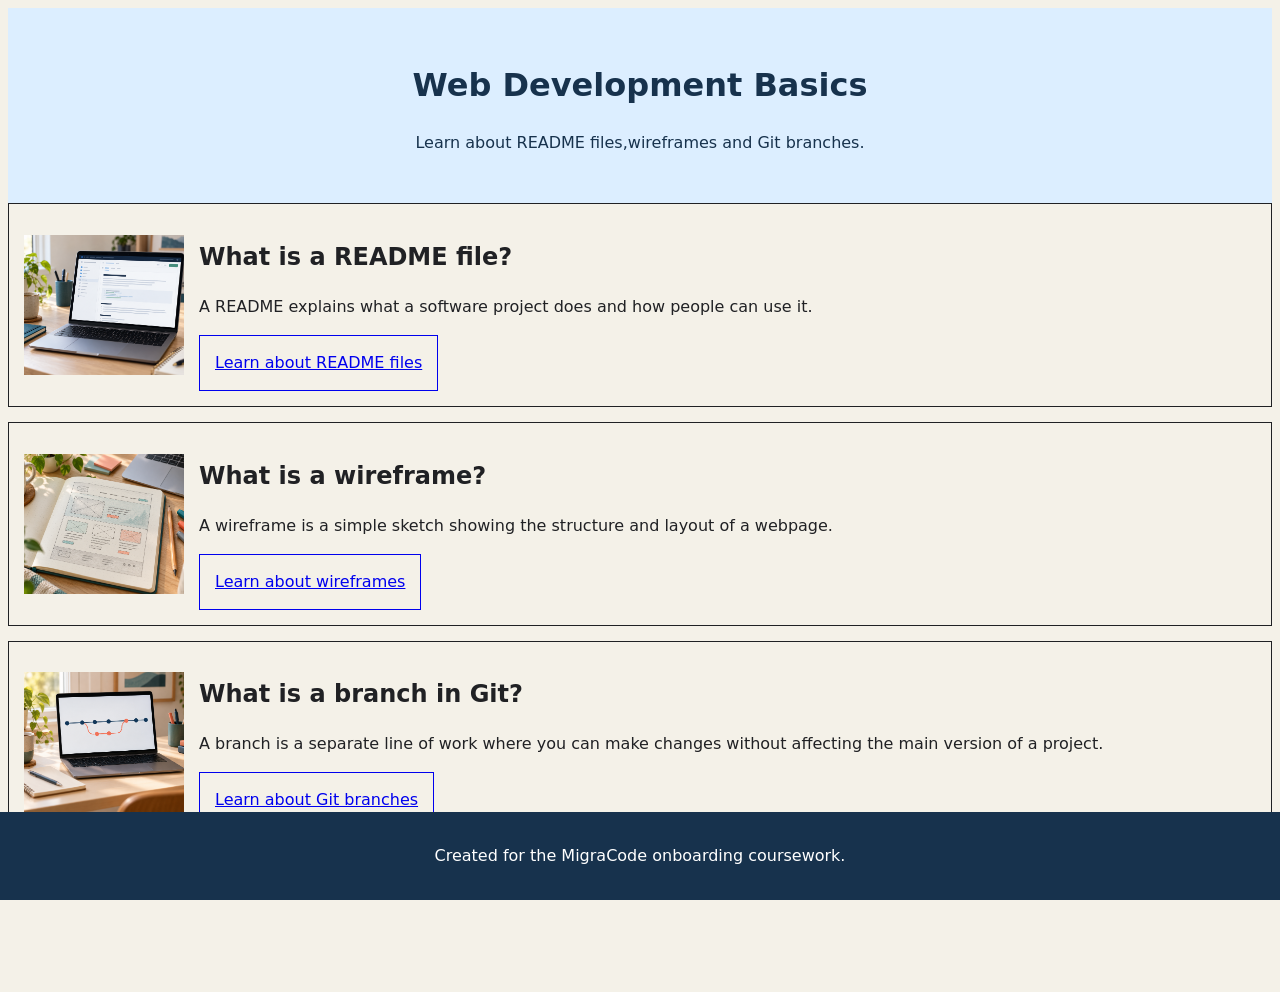
==== Wireframe/index.html @ 5caf06de "Merge 8341bb79f9c290383a29966744c9da5df45ee84c into 16d639067fb176fc610aa41281f9c39b9b5ce2da" ====
<!DOCTYPE html>
<html lang="en">
  <head>
    <meta charset="UTF-8" />
    <meta name="viewport" content="width=device-width, initial-scale=1.0" />
    <title>Wireframe</title>
    <link rel="stylesheet" href="style.css" />
  </head>
  <body>
    <header>
      <h1>Web Development Basics</h1>
      <p>
        Learn about README files,wireframes and Git branches.
      </p>
    </header>
    <main>
    <article>
  <img src="images/wireframe-illustration.png" alt="Laptop displaying a project README">
  <div>
    <h2>What is a README file?</h2>
    <p>A README explains what a software project does and how people can use it.</p>
    <a href="https://docs.github.com/en/repositories/managing-your-repositorys-settings-and-features/customizing-your-repository/about-readmes">
      Learn about README files
    </a>
  </div>
</article> 
<article>
  <img src="images/readme.png" alt="Notebook showing a hand-drawn webpage wireframe">
  <div>
    <h2>What is a wireframe?</h2>
    <p>A wireframe is a simple sketch showing the structure and layout of a webpage.</p>
    <a href="https://www.productplan.com/glossary/wireframe/">
      Learn about wireframes
    </a>
  </div>
</article>
<article>
  <img src="images/git-branches.png" alt="Laptop displaying a diagram of a Git branch">
  <div>
    <h2>What is a branch in Git?</h2>
    <p>A branch is a separate line of work where you can make changes without affecting the main version of a project.</p>
    <a href="https://git-scm.com/book/en/v2/Git-Branching-Branches-in-a-Nutshell">
      Learn about Git branches
    </a>
  </div>
</article>
    </main>
    <footer>
      <p>
        Created for the MigraCode onboarding coursework.
      </p>
    </footer>
  </body>
</html>
---- Wireframe/style.css ----
/* Here are some starter styles
You can edit these or replace them entirely 
It's showing you a common way to organise CSS 
And includes solutions to common problems 
As well as useful links to learn more */

/* ====== Design Palette ======
 This is our "design palette".
 It sets out the colours, fonts, styles etc to be used in this design 
 At work, a designer will give these to you based on the corporate brand, but while you are learning
 You can design it yourself if you like
 Inspect the starter design with Devtools
 Click on the colour swatches to see what is happening
 I've put some useful CSS you won't have learned yet
 For you to explore and play with if you are interested
 https://web.dev/articles/min-max-clamp
 https://scrimba.com/learn-css-variables-c026
====== Design Palette ====== */
:root {
--paper: #f4f1e8;
--ink: #202124;
  --font: 100%/1.5 system-ui;
  --space: clamp(6px, 6px + 2vw, 15px);
  --line: 1px solid;
  --container: 1280px;
}
/* ====== Base Elements ======
 General rules for basic HTML elements in any context */
body {
  background: var(--paper);
  color: var(--ink);
  font: var(--font); 
   padding-bottom: 5rem;
}
header {
  background: #dceeff;
  color: #17324d;
  text-align: center;
  padding: 2rem 1rem;
}

a {
  display: inline-block;
  padding: var(--space);
  border: var(--line);
  max-width: fit-content;
}
img,
svg {
  max-width: 100%;
  object-fit: cover;
}
/* ====== Site Layout ====== 
Setting the overall rules for page regions
https://www.w3.org/WAI/tutorials/page-structure/regions/
*/
main {
  max-width: var(--container);
  margin: 0 auto calc(var(--space) * 4);
  display: grid;
  grid-template-columns: 1fr;
  gap: var(--space);
}

article {
  border: var(--line);
  padding: var(--space);
  display: flex;
  align-items: center;
  gap: var(--space);
  text-align: left;
}

article img {
  width: 160px;
  height: 140px;
  object-fit: cover;
  flex-shrink: 0;
}

article div {
  flex: 1;
} 
footer {
  position: fixed;
  bottom: 0;
  left: 0;
  right: 0;
  background: #17324d;
  color: white;
  text-align: center;
  padding: 1rem;
}
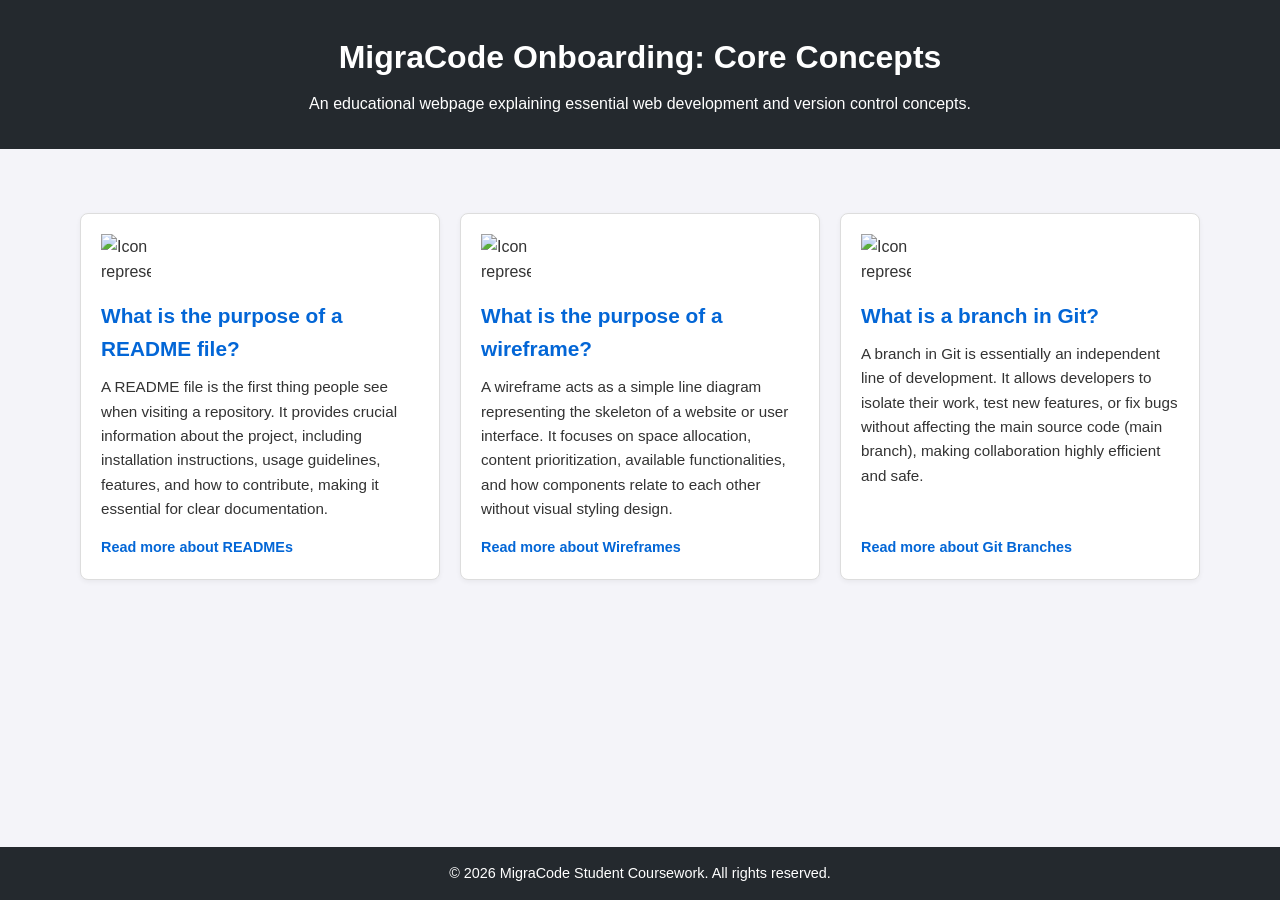
==== commit 77eb7f76: "Merge 91ad194bf5f3e91f5e5ea99e91236a9c600b84d0 into 16d639067fb176fc610aa41281f9c39b9b5ce2da" ====
--- a/Wireframe/index.html
+++ b/Wireframe/index.html
@@ -1,4 +1,4 @@
-<!DOCTYPE html>
+<!doctype html>
 <html lang="en">
   <head>
     <meta charset="UTF-8" />
@@ -7,48 +7,45 @@
     <link rel="stylesheet" href="style.css" />
   </head>
   <body>
+    
     <header>
-      <h1>Web Development Basics</h1>
+      <h1>MigraCode Onboarding: Core Concepts</h1>
       <p>
-        Learn about README files,wireframes and Git branches.
+        An educational webpage explaining essential web development and version
+        control concepts.
       </p>
     </header>
-    <main>
-    <article>
-  <img src="images/wireframe-illustration.png" alt="Laptop displaying a project README">
-  <div>
-    <h2>What is a README file?</h2>
-    <p>A README explains what a software project does and how people can use it.</p>
-    <a href="https://docs.github.com/en/repositories/managing-your-repositorys-settings-and-features/customizing-your-repository/about-readmes">
-      Learn about README files
-    </a>
-  </div>
-</article> 
-<article>
-  <img src="images/readme.png" alt="Notebook showing a hand-drawn webpage wireframe">
-  <div>
-    <h2>What is a wireframe?</h2>
-    <p>A wireframe is a simple sketch showing the structure and layout of a webpage.</p>
-    <a href="https://www.productplan.com/glossary/wireframe/">
-      Learn about wireframes
-    </a>
-  </div>
-</article>
-<article>
-  <img src="images/git-branches.png" alt="Laptop displaying a diagram of a Git branch">
-  <div>
-    <h2>What is a branch in Git?</h2>
-    <p>A branch is a separate line of work where you can make changes without affecting the main version of a project.</p>
-    <a href="https://git-scm.com/book/en/v2/Git-Branching-Branches-in-a-Nutshell">
-      Learn about Git branches
-    </a>
-  </div>
-</article>
+    <main class="articles-container">
+      
+<div class="articles-container">
+        <!-- Article 1: README File -->
+        <article>
+          <img src="placeholder.svg" alt="Icon representing a documentation file" />
+          <h2>What is the purpose of a README file?</h2>
+          <p>A README file is the first thing people see when visiting a repository. It provides crucial information about the project, including installation instructions, usage guidelines, features, and how to contribute, making it essential for clear documentation.</p>
+          <a href="https://github.com" target="_blank">Read more about READMEs</a>
+        </article>
+  
+        <!-- Article 2: Wireframe -->
+        <article>
+          <img src="placeholder.svg" alt="Icon representing a website layout or wireframe" />
+          <h2>What is the purpose of a wireframe?</h2>
+          <p>A wireframe acts as a simple line diagram representing the skeleton of a website or user interface. It focuses on space allocation, content prioritization, available functionalities, and how components relate to each other without visual styling design.</p>
+          <a href="https://wikipedia.org" target="_blank">Read more about Wireframes</a>
+        </article>
+  
+        <!-- Article 3: Git Branch -->
+        <article>
+          <img src="placeholder.svg" alt="Icon representing a git branch structure" />
+          <h2>What is a branch in Git?</h2>
+          <p>A branch in Git is essentially an independent line of development. It allows developers to isolate their work, test new features, or fix bugs without affecting the main source code (main branch), making collaboration highly efficient and safe.</p>
+          <a href="https://git-scm.com" target="_blank">Read more about Git Branches</a>
+        </article>
+      </div>
+
     </main>
     <footer>
-      <p>
-        Created for the MigraCode onboarding coursework.
-      </p>
+      <p>&copy; 2026 MigraCode Student Coursework. All rights reserved.</p>
     </footer>
   </body>
 </html>
--- a/Wireframe/style.css
+++ b/Wireframe/style.css
@@ -1,93 +1,80 @@
-/* Here are some starter styles
-You can edit these or replace them entirely 
-It's showing you a common way to organise CSS 
-And includes solutions to common problems 
-As well as useful links to learn more */
+* {
+  box-sizing: border-box;
+  margin: 0;
+  padding: 0;
+}
 
-/* ====== Design Palette ======
- This is our "design palette".
- It sets out the colours, fonts, styles etc to be used in this design 
- At work, a designer will give these to you based on the corporate brand, but while you are learning
- You can design it yourself if you like
- Inspect the starter design with Devtools
- Click on the colour swatches to see what is happening
- I've put some useful CSS you won't have learned yet
- For you to explore and play with if you are interested
- https://web.dev/articles/min-max-clamp
- https://scrimba.com/learn-css-variables-c026
-====== Design Palette ====== */
-:root {
---paper: #f4f1e8;
---ink: #202124;
-  --font: 100%/1.5 system-ui;
-  --space: clamp(6px, 6px + 2vw, 15px);
-  --line: 1px solid;
-  --container: 1280px;
-}
-/* ====== Base Elements ======
- General rules for basic HTML elements in any context */
 body {
-  background: var(--paper);
-  color: var(--ink);
-  font: var(--font); 
-   padding-bottom: 5rem;
+  font-family: Arial, sans-serif;
+  line-height: 1.6;
+  background-color: #f4f4f9;
+  color: #333;
+  padding-bottom: 60px;
 }
 header {
-  background: #dceeff;
-  color: #17324d;
+  background-color: #24292e;
+  color: #fff;
   text-align: center;
   padding: 2rem 1rem;
 }
-
-a {
-  display: inline-block;
-  padding: var(--space);
-  border: var(--line);
-  max-width: fit-content;
+header h1 {
+  margin-bottom: 0.5rem;
 }
-img,
-svg {
-  max-width: 100%;
-  object-fit: cover;
+.articles-container {
+  display: flex;
+  flex-wrap: wrap;
+  gap: 20px;
+  justify-content: center;
+  padding: 2rem;
 }
-/* ====== Site Layout ====== 
-Setting the overall rules for page regions
-https://www.w3.org/WAI/tutorials/page-structure/regions/
-*/
-main {
-  max-width: var(--container);
-  margin: 0 auto calc(var(--space) * 4);
-  display: grid;
-  grid-template-columns: 1fr;
-  gap: var(--space);
-}
-
 article {
-  border: var(--line);
-  padding: var(--space);
+  background: #fff;
+  border: 1px solid #ddd;
+  border-radius: 8px;
+  padding: 20px;
+  flex: 1 1 300px; 
+  max-width: 360px;
   display: flex;
-  align-items: center;
-  gap: var(--space);
-  text-align: left;
+  flex-direction: column;
+  box-shadow: 0 2px 5px rgba(0,0,0,0.05);
 }
 
 article img {
-  width: 160px;
-  height: 140px;
-  object-fit: cover;
-  flex-shrink: 0;
+  width: 50px;
+  height: 50px;
+  margin-bottom: 15px;
 }
 
-article div {
-  flex: 1;
-} 
+article h2 {
+  font-size: 1.3rem;
+  margin-bottom: 10px;
+  color: #0366d6;
+}
+
+article p {
+  font-size: 0.95rem;
+  margin-bottom: 15px;
+  flex-grow: 1; 
+}
+
+article a {
+  color: #0366d6;
+  text-decoration: none;
+  font-weight: bold;
+  font-size: 0.9rem;
+}
+
+article a:hover {
+  text-decoration: underline;
+}
 footer {
   position: fixed;
+  left: 0;
   bottom: 0;
-  left: 0;
-  right: 0;
-  background: #17324d;
-  color: white;
+  width: 100%;
+  background-color: #24292e;
+  color: #fff;
   text-align: center;
-  padding: 1rem;
+  padding: 15px;
+  font-size: 0.9rem;
 }
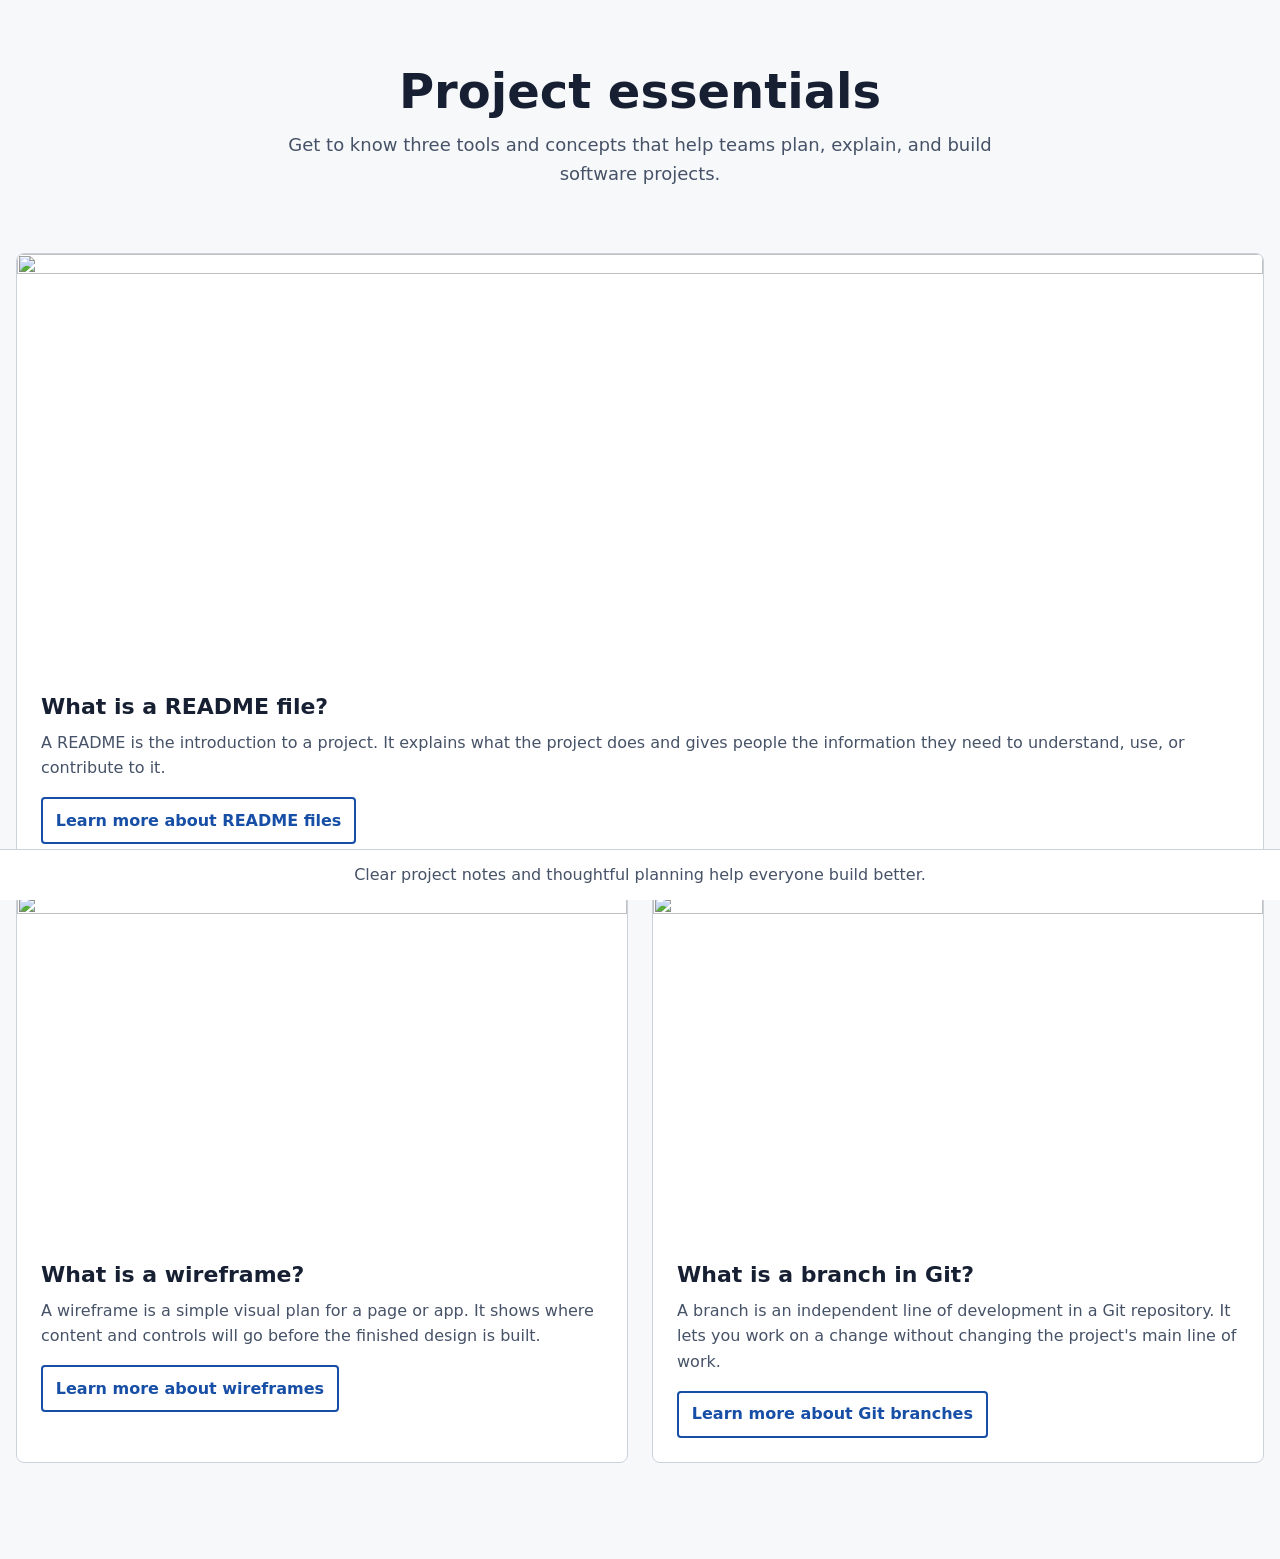
==== commit 80c6ac83: "Merge 4c11b1860c925aa097567694bbcdfa6b93576b88 into 16d639067fb176fc610aa41281f9c39b9b5ce2da" ====
--- a/Wireframe/index.html
+++ b/Wireframe/index.html
@@ -3,49 +3,79 @@
   <head>
     <meta charset="UTF-8" />
     <meta name="viewport" content="width=device-width, initial-scale=1.0" />
-    <title>Wireframe</title>
+    <meta
+      name="description"
+      content="A quick guide to README files, wireframes, and Git branches."
+    />
+    <title>Project essentials: README, wireframes, and Git branches</title>
     <link rel="stylesheet" href="style.css" />
   </head>
   <body>
-    
-    <header>
-      <h1>MigraCode Onboarding: Core Concepts</h1>
+    <header class="page-header">
+      <h1>Project essentials</h1>
       <p>
-        An educational webpage explaining essential web development and version
-        control concepts.
+        Get to know three tools and concepts that help teams plan, explain, and
+        build software projects.
       </p>
     </header>
-    <main class="articles-container">
-      
-<div class="articles-container">
-        <!-- Article 1: README File -->
+
+    <main>
+      <section class="articles" aria-label="Project essentials articles">
+        <article class="featured-article">
+          <img src="placeholder.svg" alt="" />
+          <div class="article-content">
+            <h2>What is a README file?</h2>
+            <p>
+              A README is the introduction to a project. It explains what the
+              project does and gives people the information they need to
+              understand, use, or contribute to it.
+            </p>
+            <a
+              href="https://docs.github.com/en/repositories/managing-your-repositorys-settings-and-features/customizing-your-repository/about-readmes"
+            >
+              Learn more about README files
+            </a>
+          </div>
+        </article>
+
         <article>
-          <img src="placeholder.svg" alt="Icon representing a documentation file" />
-          <h2>What is the purpose of a README file?</h2>
-          <p>A README file is the first thing people see when visiting a repository. It provides crucial information about the project, including installation instructions, usage guidelines, features, and how to contribute, making it essential for clear documentation.</p>
-          <a href="https://github.com" target="_blank">Read more about READMEs</a>
+          <img src="placeholder.svg" alt="" />
+          <div class="article-content">
+            <h2>What is a wireframe?</h2>
+            <p>
+              A wireframe is a simple visual plan for a page or app. It shows
+              where content and controls will go before the finished design is
+              built.
+            </p>
+            <a href="https://www.productplan.com/glossary/wireframe/">
+              Learn more about wireframes
+            </a>
+          </div>
         </article>
-  
-        <!-- Article 2: Wireframe -->
+
         <article>
-          <img src="placeholder.svg" alt="Icon representing a website layout or wireframe" />
-          <h2>What is the purpose of a wireframe?</h2>
-          <p>A wireframe acts as a simple line diagram representing the skeleton of a website or user interface. It focuses on space allocation, content prioritization, available functionalities, and how components relate to each other without visual styling design.</p>
-          <a href="https://wikipedia.org" target="_blank">Read more about Wireframes</a>
+          <img src="placeholder.svg" alt="" />
+          <div class="article-content">
+            <h2>What is a branch in Git?</h2>
+            <p>
+              A branch is an independent line of development in a Git
+              repository. It lets you work on a change without changing the
+              project's main line of work.
+            </p>
+            <a
+              href="https://git-scm.com/book/en/v2/Git-Branching-Branches-in-a-Nutshell"
+            >
+              Learn more about Git branches
+            </a>
+          </div>
         </article>
-  
-        <!-- Article 3: Git Branch -->
-        <article>
-          <img src="placeholder.svg" alt="Icon representing a git branch structure" />
-          <h2>What is a branch in Git?</h2>
-          <p>A branch in Git is essentially an independent line of development. It allows developers to isolate their work, test new features, or fix bugs without affecting the main source code (main branch), making collaboration highly efficient and safe.</p>
-          <a href="https://git-scm.com" target="_blank">Read more about Git Branches</a>
-        </article>
-      </div>
+      </section>
+    </main>
 
-    </main>
     <footer>
-      <p>&copy; 2026 MigraCode Student Coursework. All rights reserved.</p>
+      <p>
+        Clear project notes and thoughtful planning help everyone build better.
+      </p>
     </footer>
   </body>
 </html>
--- a/Wireframe/style.css
+++ b/Wireframe/style.css
@@ -1,80 +1,152 @@
+:root {
+  color-scheme: light;
+  --paper: #f7f8fa;
+  --surface: #ffffff;
+  --ink: #172033;
+  --muted: #465267;
+  --accent: #174ea6;
+  --border: #cbd2dc;
+  --space: clamp(1rem, 2vw, 1.5rem);
+  --container: 80rem;
+}
+
 * {
   box-sizing: border-box;
-  margin: 0;
-  padding: 0;
 }
 
 body {
-  font-family: Arial, sans-serif;
-  line-height: 1.6;
-  background-color: #f4f4f9;
-  color: #333;
-  padding-bottom: 60px;
+  min-width: 20rem;
+  min-height: 100vh;
+  margin: 0;
+  padding: 0 1rem 6rem;
+  background: var(--paper);
+  color: var(--ink);
+  font: 100%/1.6 system-ui, sans-serif;
 }
-header {
-  background-color: #24292e;
-  color: #fff;
+
+.page-header {
+  max-width: 46rem;
+  margin: 0 auto;
+  padding: clamp(2rem, 6vw, 4rem) 0;
   text-align: center;
-  padding: 2rem 1rem;
 }
-header h1 {
-  margin-bottom: 0.5rem;
+
+.page-header h1 {
+  margin: 0;
+  font-size: clamp(2rem, 5vw, 3rem);
+  line-height: 1.15;
 }
-.articles-container {
-  display: flex;
-  flex-wrap: wrap;
-  gap: 20px;
-  justify-content: center;
-  padding: 2rem;
+
+.page-header p {
+  margin: 0.75rem 0 0;
+  color: var(--muted);
+  font-size: 1.125rem;
 }
+
+main {
+  max-width: var(--container);
+  margin: 0 auto;
+}
+
+.articles {
+  display: grid;
+  grid-template-columns: repeat(2, minmax(0, 1fr));
+  gap: var(--space);
+}
+
 article {
-  background: #fff;
-  border: 1px solid #ddd;
-  border-radius: 8px;
-  padding: 20px;
-  flex: 1 1 300px; 
-  max-width: 360px;
-  display: flex;
-  flex-direction: column;
-  box-shadow: 0 2px 5px rgba(0,0,0,0.05);
+  overflow: hidden;
+  border: 1px solid var(--border);
+  border-radius: 0.5rem;
+  background: var(--surface);
+}
+
+article:first-child {
+  grid-column: 1 / -1;
 }
 
 article img {
-  width: 50px;
-  height: 50px;
-  margin-bottom: 15px;
+  display: block;
+  width: 100%;
+  aspect-ratio: 16 / 9;
+  object-fit: cover;
 }
 
-article h2 {
-  font-size: 1.3rem;
-  margin-bottom: 10px;
-  color: #0366d6;
+.featured-article img {
+  aspect-ratio: 3 / 1;
 }
 
-article p {
-  font-size: 0.95rem;
-  margin-bottom: 15px;
-  flex-grow: 1; 
+.article-content {
+  padding: var(--space);
 }
 
-article a {
-  color: #0366d6;
-  text-decoration: none;
-  font-weight: bold;
-  font-size: 0.9rem;
+.article-content h2 {
+  margin: 0 0 0.5rem;
+  font-size: 1.375rem;
+  line-height: 1.3;
 }
 
-article a:hover {
-  text-decoration: underline;
+.article-content p {
+  margin: 0 0 1rem;
+  color: var(--muted);
 }
+
+.article-content a {
+  display: inline-block;
+  padding: 0.55rem 0.8rem;
+  border: 2px solid var(--accent);
+  border-radius: 0.25rem;
+  color: var(--accent);
+  font-weight: 650;
+  text-decoration: none;
+}
+
+.article-content a:hover {
+  background: var(--accent);
+  color: var(--surface);
+}
+
+.article-content a:focus-visible {
+  outline: 3px solid var(--ink);
+  outline-offset: 3px;
+}
+
 footer {
   position: fixed;
+  z-index: 1;
+  right: 0;
+  bottom: 0;
   left: 0;
-  bottom: 0;
-  width: 100%;
-  background-color: #24292e;
-  color: #fff;
+  padding: 0.75rem 1rem;
+  border-top: 1px solid var(--border);
+  background: var(--surface);
+  color: var(--muted);
   text-align: center;
-  padding: 15px;
-  font-size: 0.9rem;
-}+}
+
+footer p {
+  margin: 0;
+}
+
+@media (max-width: 42rem) {
+  body {
+    padding-right: 0.75rem;
+    padding-left: 0.75rem;
+  }
+
+  .articles {
+    grid-template-columns: 1fr;
+  }
+
+  article:first-child {
+    grid-column: auto;
+  }
+
+  .featured-article img {
+    aspect-ratio: 16 / 9;
+  }
+
+  footer {
+    font-size: 0.875rem;
+  }
+}
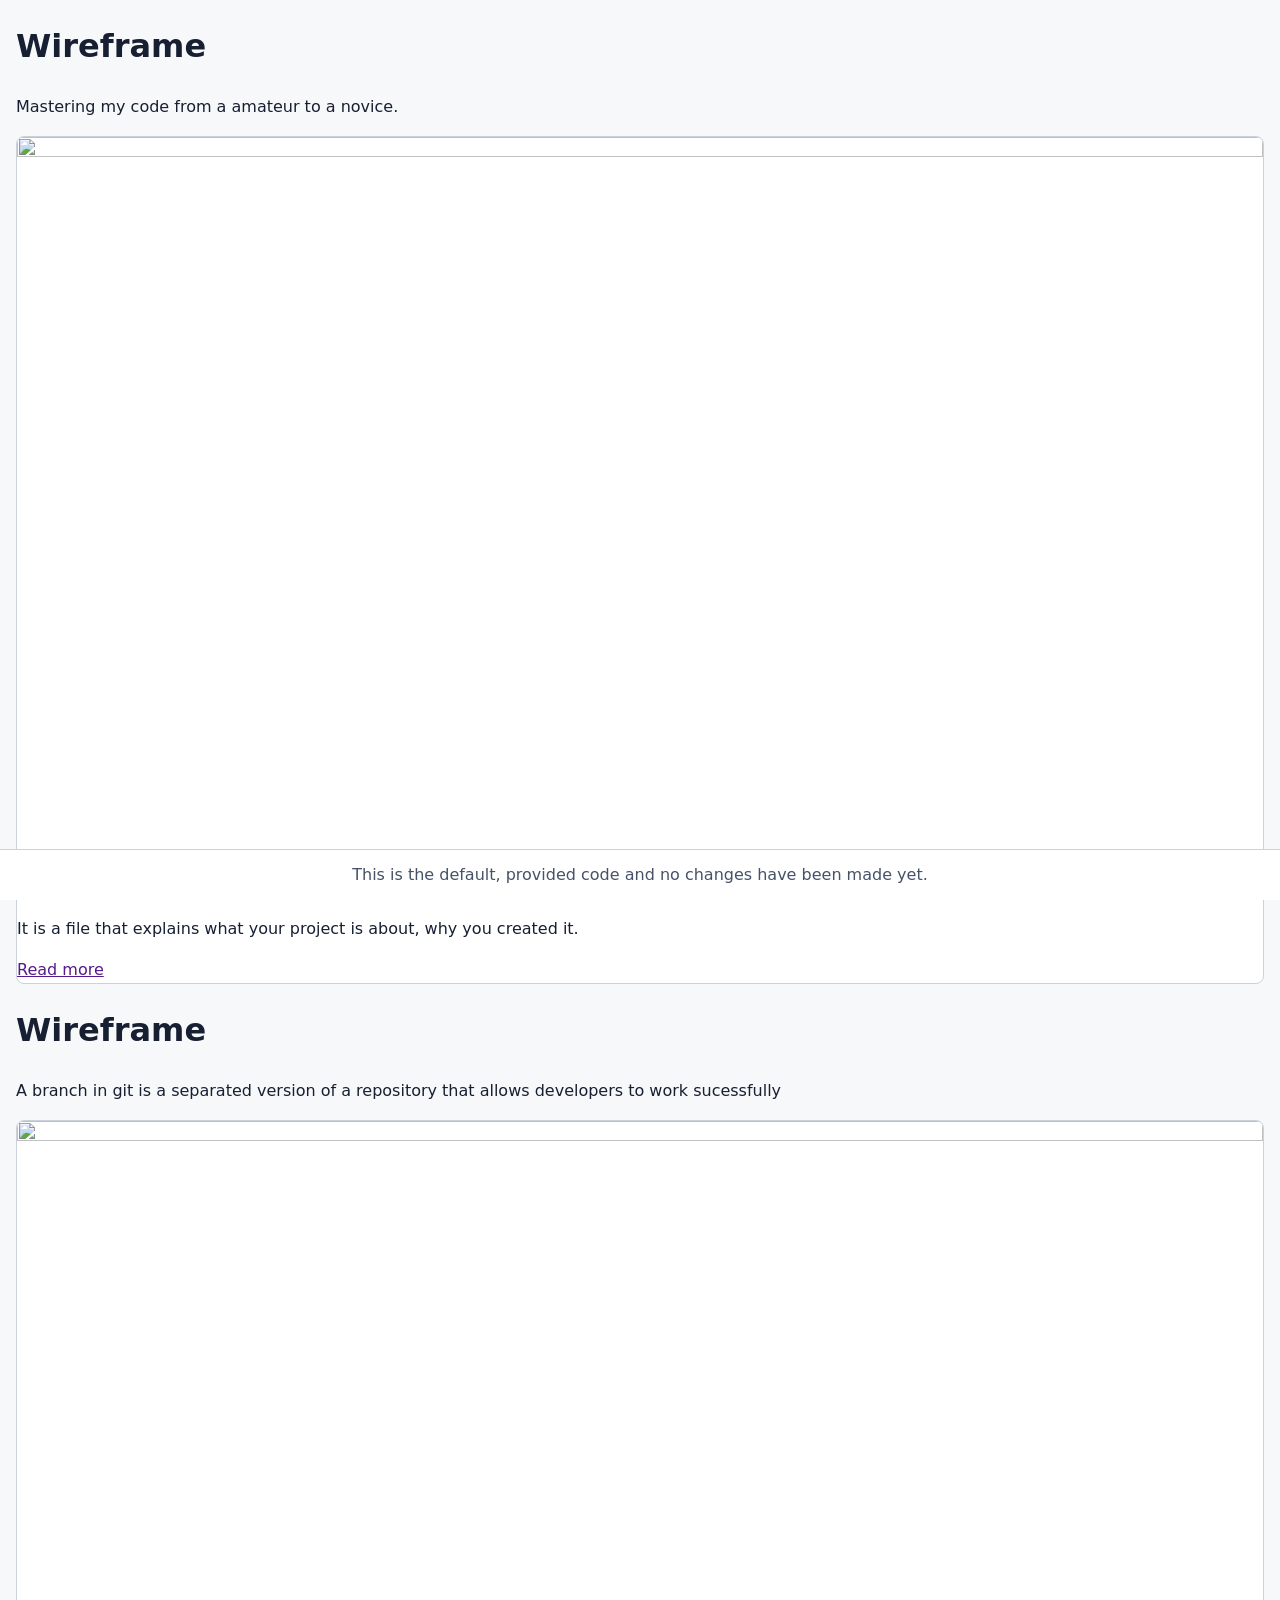
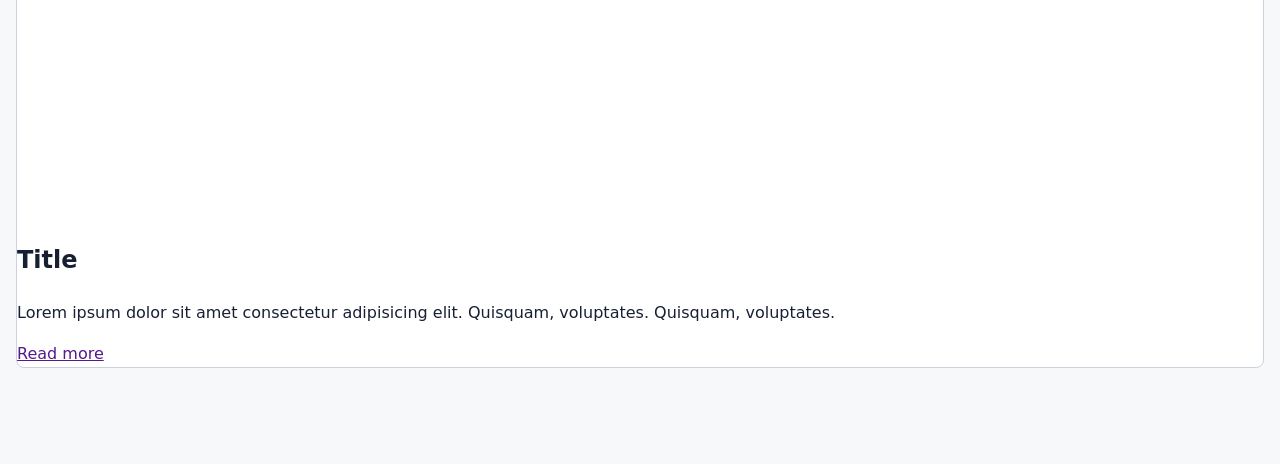
==== commit 09b1777f: "Merge f8e27ca13a34485b0906772a135bfd279810dc86 into 16d639067fb176fc610aa41281f9c39b9b5ce2da" ====
--- a/Wireframe/index.html
+++ b/Wireframe/index.html
@@ -1,80 +1,51 @@
-<!doctype html>
+<!DOCTYPE html>
 <html lang="en">
   <head>
     <meta charset="UTF-8" />
     <meta name="viewport" content="width=device-width, initial-scale=1.0" />
-    <meta
-      name="description"
-      content="A quick guide to README files, wireframes, and Git branches."
-    />
-    <title>Project essentials: README, wireframes, and Git branches</title>
+   
+     <title>Wireframe</title>
     <link rel="stylesheet" href="style.css" />
   </head>
   <body>
-    <header class="page-header">
-      <h1>Project essentials</h1>
+    <header>
+      <h1>Wireframe</h1>
       <p>
-        Get to know three tools and concepts that help teams plan, explain, and
-        build software projects.
+       Mastering my code from a amateur to a novice.
       </p>
     </header>
-
     <main>
-      <section class="articles" aria-label="Project essentials articles">
-        <article class="featured-article">
-          <img src="placeholder.svg" alt="" />
-          <div class="article-content">
-            <h2>What is a README file?</h2>
-            <p>
-              A README is the introduction to a project. It explains what the
-              project does and gives people the information they need to
-              understand, use, or contribute to it.
-            </p>
-            <a
-              href="https://docs.github.com/en/repositories/managing-your-repositorys-settings-and-features/customizing-your-repository/about-readmes"
-            >
-              Learn more about README files
-            </a>
-          </div>
-        </article>
-
-        <article>
-          <img src="placeholder.svg" alt="" />
-          <div class="article-content">
-            <h2>What is a wireframe?</h2>
-            <p>
-              A wireframe is a simple visual plan for a page or app. It shows
-              where content and controls will go before the finished design is
-              built.
-            </p>
-            <a href="https://www.productplan.com/glossary/wireframe/">
-              Learn more about wireframes
-            </a>
-          </div>
-        </article>
-
-        <article>
-          <img src="placeholder.svg" alt="" />
-          <div class="article-content">
-            <h2>What is a branch in Git?</h2>
-            <p>
-              A branch is an independent line of development in a Git
-              repository. It lets you work on a change without changing the
-              project's main line of work.
-            </p>
-            <a
-              href="https://git-scm.com/book/en/v2/Git-Branching-Branches-in-a-Nutshell"
-            >
-              Learn more about Git branches
-            </a>
-          </div>
-        </article>
-      </section>
+      <article>
+        <img src="placeholder.svg" alt="" />
+        <h2>Title</h2>
+        <p>
+         It is a file that explains what your project is about, why you created it.
+        </p>
+        <a href="">Read more</a>
+      </article> <title>Wireframe</title>
+    <link rel="stylesheet" href="style.css" />
+  </head>
+  <body>
+    <header>
+      <h1>Wireframe</h1>
+      <p>
+        A branch in git is a separated version of a repository that allows developers to work sucessfully
+      </p>
+    </header>
+    <main>
+      <article>
+        <img src="placeholder.svg" alt="" />
+        <h2>Title</h2>
+        <p>
+          Lorem ipsum dolor sit amet consectetur adipisicing elit. Quisquam,
+          voluptates. Quisquam, voluptates.
+        </p>
+        <a href="">Read more</a>
+      </article>
     </main>
-
     <footer>
       <p>
-        Clear project notes and thoughtful planning help everyone build better.
+        This is the default, provided code and no changes have been made yet.
       </p>
     </footer>
   </body>
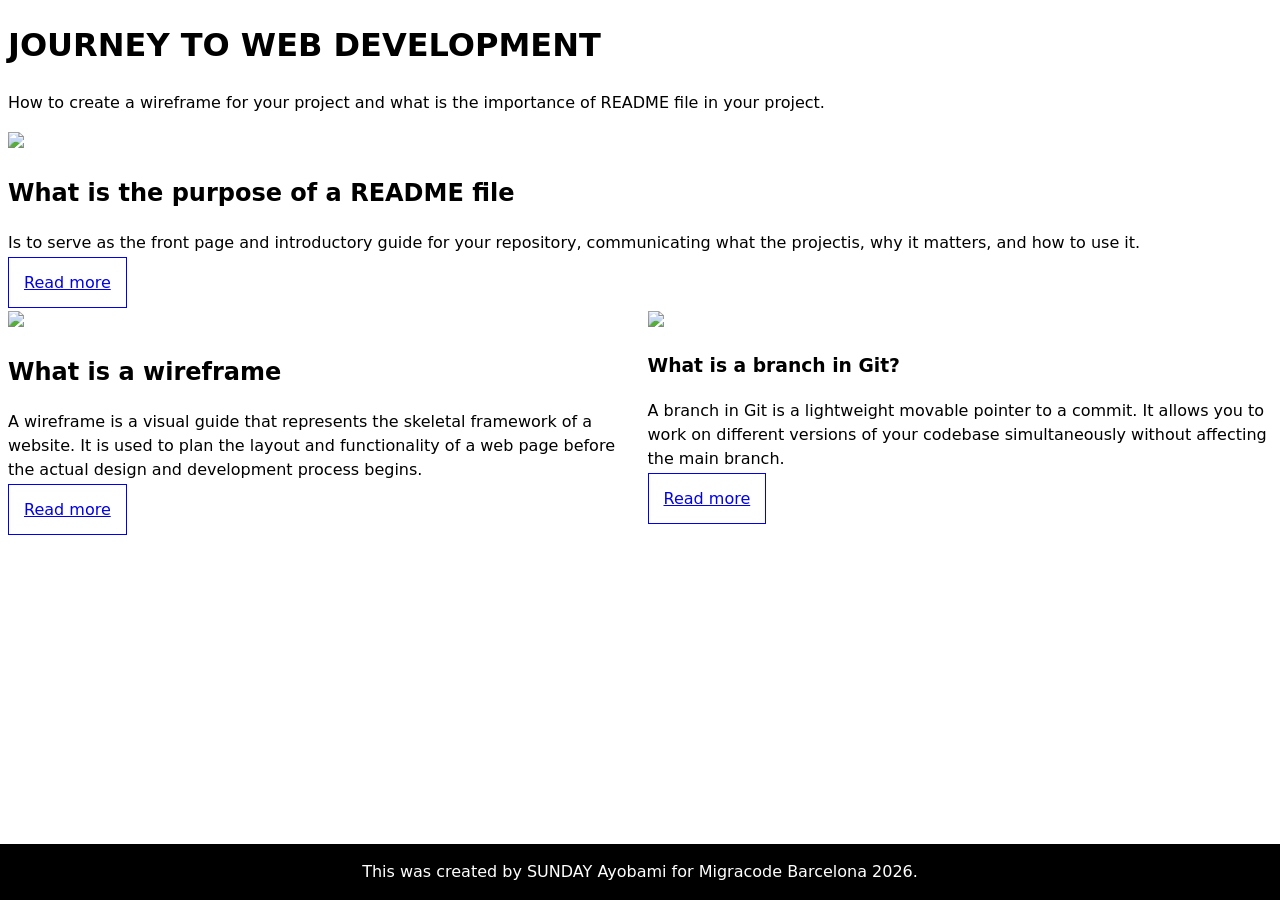
==== commit 605d6085: "Merge 4a8b631843fe234aff6e869677933ee77147c308 into 16d639067fb176fc610aa41281f9c39b9b5ce2da" ====
--- a/Wireframe/index.html
+++ b/Wireframe/index.html
@@ -3,50 +3,52 @@
   <head>
     <meta charset="UTF-8" />
     <meta name="viewport" content="width=device-width, initial-scale=1.0" />
-   
-     <title>Wireframe</title>
+    <title>Wireframe</title>
     <link rel="stylesheet" href="style.css" />
   </head>
   <body>
     <header>
-      <h1>Wireframe</h1>
+      <h1>JOURNEY TO WEB DEVELOPMENT</h1>
       <p>
-       Mastering my code from a amateur to a novice.
+        How to create a wireframe for your project and what is the importance of README file in your project.
       </p>
     </header>
     <main>
       <article>
-        <img src="placeholder.svg" alt="" />
-        <h2>Title</h2>
+        <img src="placeholder.svg" alt="
+        " />
+        <h2>What is the purpose of a README file</h2>
         <p>
-         It is a file that explains what your project is about, why you created it.
+          Is to serve as the front page and introductory guide for your repository, communicating what the projectis, why it matters, and how to use it.
+    
         </p>
-        <a href="">Read more</a>
-      </article> <title>Wireframe</title>
-    <link rel="stylesheet" href="style.css" />
-  </head>
-  <body>
-    <header>
-      <h1>Wireframe</h1>
+        <a href="button">Read more</a>
+      </article>
+
+      <article>
+        <img src="placeholder.svg" alt="
+        " />
+        <h2>What is a wireframe</h2>
+        <p>
+          A wireframe is a visual guide that represents the skeletal framework of a website. It is used to plan the layout and functionality of a web page before the actual design and development process begins.
+        </p>
+        <a href="button">Read more</a>
       <p>
-        A branch in git is a separated version of a repository that allows developers to work sucessfully
+    </article>
+
+    <article>
+        <img src="placeholder.svg" alt="
+        " />
+        <h3>What is a branch in Git?</h3>
+        <p>
+          A branch in Git is a lightweight movable pointer to a commit. It allows you to work on different versions of your codebase simultaneously without affecting the main branch.
+        </p>
+        <a href="button">Read more</a>
       </p>
-    </header>
-    <main>
-      <article>
-        <img src="placeholder.svg" alt="" />
-        <h2>Title</h2>
-        <p>
-          Lorem ipsum dolor sit amet consectetur adipisicing elit. Quisquam,
-          voluptates. Quisquam, voluptates.
-        </p>
-        <a href="">Read more</a>
-      </article>
-    </main>
     <footer>
-      <p>
-        This is the default, provided code and no changes have been made yet.
-      </p>
-    </footer>
+<p>
+This was created by SUNDAY Ayobami for Migracode Barcelona 2026</a>.
+</p>
+</footer>
   </body>
 </html>
--- a/Wireframe/style.css
+++ b/Wireframe/style.css
@@ -1,152 +1,111 @@
+/* Here are some starter styles
+You can edit these or replace them entirely 
+It's showing you a common way to organise CSS 
+And includes solutions to common problems 
+As well as useful links to learn more */
+
+/* ====== Design Palette ======
+ This is our "design palette".
+ It sets out the colours, fonts, styles etc to be used in this design 
+ At work, a designer will give these to you based on the corporate brand, but while you are learning
+ You can design it yourself if you like
+ Inspect the starter design with Devtools
+ Click on the colour swatches to see what is happening
+ I've put some useful CSS you won't have learned yet
+ For you to explore and play with if you are interested
+ https://web.dev/articles/min-max-clamp
+ https://scrimba.com/learn-css-variables-c026
+====== Design Palette ====== */
 :root {
-  color-scheme: light;
-  --paper: #f7f8fa;
-  --surface: #ffffff;
-  --ink: #172033;
-  --muted: #465267;
-  --accent: #174ea6;
-  --border: #cbd2dc;
-  --space: clamp(1rem, 2vw, 1.5rem);
-  --container: 80rem;
+  --paper: oklch(7 0 0);
+  --ink: color-mix(in oklab, var(--color) 5%, black);
+  --font: 100%/1.5 system-ui;
+  --space: clamp(6px, 6px + 2vw, 15px);
+  --line: 1px solid;
+  --container: 1280px;
 }
-
-* {
-  box-sizing: border-box;
-}
-
+/* ====== Base Elements ======
+ General rules for basic HTML elements in any context */
 body {
-  min-width: 20rem;
-  min-height: 100vh;
-  margin: 0;
-  padding: 0 1rem 6rem;
   background: var(--paper);
   color: var(--ink);
-  font: 100%/1.6 system-ui, sans-serif;
+  font: var(--font);
 }
-
-.page-header {
-  max-width: 46rem;
-  margin: 0 auto;
-  padding: clamp(2rem, 6vw, 4rem) 0;
-  text-align: center;
+a {
+  padding: var(--space);
+  border: var(--line);
+  max-width: fit-content;
 }
-
-.page-header h1 {
-  margin: 0;
-  font-size: clamp(2rem, 5vw, 3rem);
-  line-height: 1.15;
+img,
+svg {
+  width: 100%;
+  object-fit: cover;
 }
-
-.page-header p {
-  margin: 0.75rem 0 0;
-  color: var(--muted);
-  font-size: 1.125rem;
-}
-
+/* ====== Site Layout ====== 
+Setting the overall rules for page regions
+https://www.w3.org/WAI/tutorials/page-structure/regions/
+*/
 main {
   max-width: var(--container);
-  margin: 0 auto;
+  margin: 0 auto calc(var(--space) * 4) auto;
 }
+footer {
+position: fixed;
+bottom: 0;
+width: 100%;
+left: 0;
+right: 0;
+background-color: black;
+color: white;
+text-align: center;
+}
+/* ====== Articles Grid Layout ====
+Setting the rules for how articles are placed in the main element.
+Inspect this in Devtools and click the "grid" button in the Elements view
+Play with the options that come up.
+https://developer.chrome.com/docs/devtools/css/grid
+https://gridbyexample.com/learn/
+*/
+main {
+  display: grid;
+  grid-template-columns: 1fr 1fr;
+  gap: var(--space);
+  > *:first-child {
+    grid-column: span 2;
+  }
+}
+/* ====== Article Layout ====== 
+Setting the rules for how elements are placed in the article. 
+Now laying out just the INSIDE of the repeated card/article design.
+Keeping things orderly and separate is the key to good, simple CSS.
+*/
 
-.articles {
-  display: grid;
-  grid-template-columns: repeat(2, minmax(0, 1fr));
-  gap: var(--space);
-}
 
-article {
-  overflow: hidden;
-  border: 1px solid var(--border);
-  border-radius: 0.5rem;
-  background: var(--surface);
-}
+.art1 {
+  border: var(--line);
+  padding-bottom: var(--space);
+  text-align: left;
 
-article:first-child {
-  grid-column: 1 / -1;
-}
-
-article img {
-  display: block;
-  width: 100%;
-  aspect-ratio: 16 / 9;
-  object-fit: cover;
-}
-
-.featured-article img {
-  aspect-ratio: 3 / 1;
-}
-
-.article-content {
-  padding: var(--space);
-}
-
-.article-content h2 {
-  margin: 0 0 0.5rem;
-  font-size: 1.375rem;
-  line-height: 1.3;
-}
-
-.article-content p {
-  margin: 0 0 1rem;
-  color: var(--muted);
-}
-
-.article-content a {
-  display: inline-block;
-  padding: 0.55rem 0.8rem;
-  border: 2px solid var(--accent);
-  border-radius: 0.25rem;
-  color: var(--accent);
-  font-weight: 650;
-  text-decoration: none;
-}
-
-.article-content a:hover {
-  background: var(--accent);
-  color: var(--surface);
-}
-
-.article-content a:focus-visible {
-  outline: 3px solid var(--ink);
-  outline-offset: 3px;
-}
-
-footer {
-  position: fixed;
-  z-index: 1;
-  right: 0;
-  bottom: 0;
-  left: 0;
-  padding: 0.75rem 1rem;
-  border-top: 1px solid var(--border);
-  background: var(--surface);
-  color: var(--muted);
-  text-align: center;
-}
-
-footer p {
-  margin: 0;
-}
-
-@media (max-width: 42rem) {
-  body {
-    padding-right: 0.75rem;
-    padding-left: 0.75rem;
+  grid-template-columns: var(--space) 1fr var(--space);
+  
+  
+  * {
+    grid-column: 2/3;
   }
 
-  .articles {
-    grid-template-columns: 1fr;
-  }
-
-  article:first-child {
-    grid-column: auto;
-  }
-
-  .featured-article img {
-    aspect-ratio: 16 / 9;
-  }
-
-  footer {
-    font-size: 0.875rem;
-  }
+  > img {
+    grid-column: span 3;
+    width: 100%;
+    height: auto;
+    display: block;
+    object-fit: cover;
+    border-radius:  8px; }
 }
+> @@ -74,16 +79,25 @@ Setting the rules for how elements are placed in the article.
+ Now laying out just the INSIDE of the repeated card/article design.
+ Keeping things orderly and separate is the key to good, simple CSS.
+ */
+-article {
++
++
++.art1 {
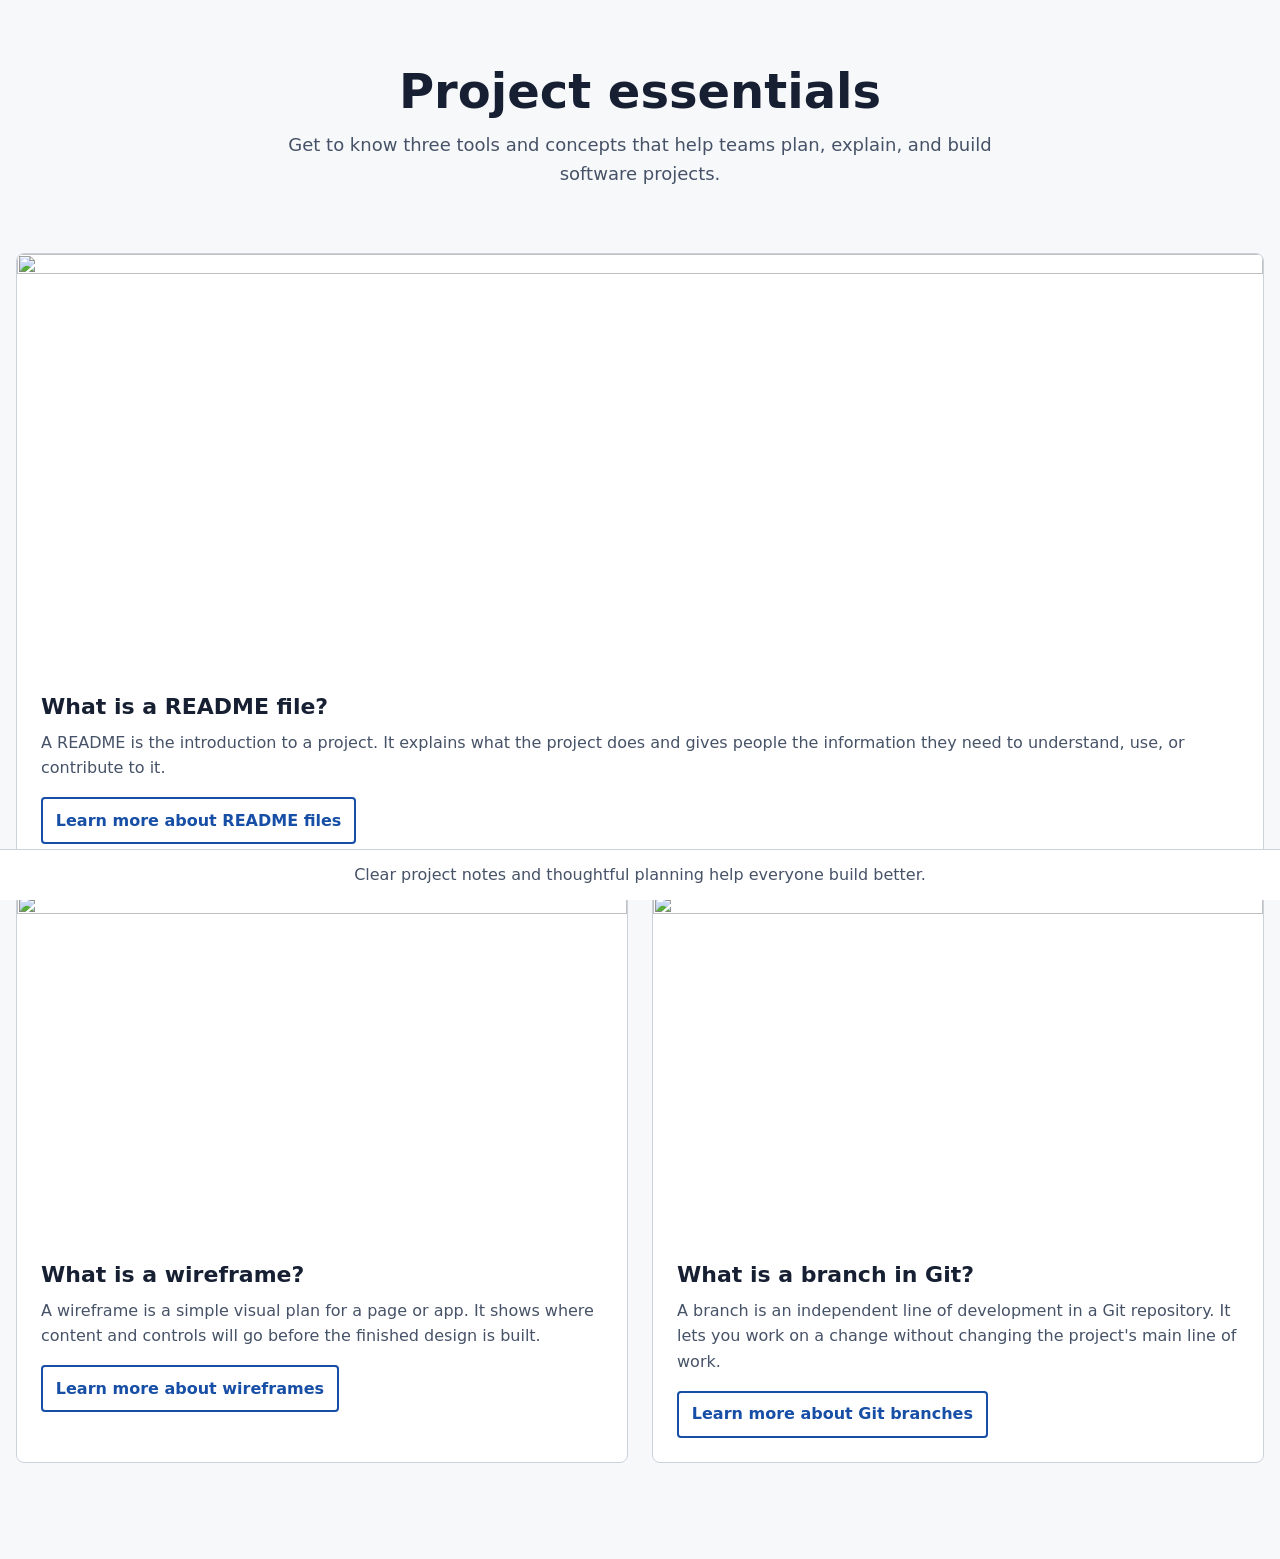
==== commit 6a8e6d7e: "Merge de66b062c7247c31c3030aeb1b855bc230e1f075 into 16d639067fb176fc610aa41281f9c39b9b5ce2da" ====
--- a/Wireframe/index.html
+++ b/Wireframe/index.html
@@ -1,54 +1,81 @@
-<!DOCTYPE html>
+<!doctype html>
 <html lang="en">
   <head>
     <meta charset="UTF-8" />
     <meta name="viewport" content="width=device-width, initial-scale=1.0" />
-    <title>Wireframe</title>
+    <meta
+      name="description"
+      content="A quick guide to README files, wireframes, and Git branches."
+    />
+    <title>Project essentials: README, wireframes, and Git branches</title>
     <link rel="stylesheet" href="style.css" />
   </head>
   <body>
-    <header>
-      <h1>JOURNEY TO WEB DEVELOPMENT</h1>
+    <header class="page-header">
+      <h1>Project essentials</h1>
       <p>
-        How to create a wireframe for your project and what is the importance of README file in your project.
+        Get to know three tools and concepts that help teams plan, explain, and
+        build software projects.
       </p>
     </header>
+
     <main>
-      <article>
-        <img src="placeholder.svg" alt="
-        " />
-        <h2>What is the purpose of a README file</h2>
-        <p>
-          Is to serve as the front page and introductory guide for your repository, communicating what the projectis, why it matters, and how to use it.
-    
-        </p>
-        <a href="button">Read more</a>
-      </article>
+      <section class="articles" aria-label="Project essentials articles">
+        <article class="featured-article">
+          <img src="placeholder.svg" alt="" />
+          <div class="article-content">
+            <h2>What is a README file?</h2>
+            <p>
+              A README is the introduction to a project. It explains what the
+              project does and gives people the information they need to
+              understand, use, or contribute to it.
+            </p>
+            <a
+              href="https://docs.github.com/en/repositories/managing-your-repositorys-settings-and-features/customizing-your-repository/about-readmes"
+            >
+              Learn more about README files
+            </a>
+          </div>
+        </article>
 
-      <article>
-        <img src="placeholder.svg" alt="
-        " />
-        <h2>What is a wireframe</h2>
-        <p>
-          A wireframe is a visual guide that represents the skeletal framework of a website. It is used to plan the layout and functionality of a web page before the actual design and development process begins.
-        </p>
-        <a href="button">Read more</a>
+        <article>
+          <img src="placeholder.svg" alt="" />
+          <div class="article-content">
+            <h2>What is a wireframe?</h2>
+            <p>
+              A wireframe is a simple visual plan for a page or app. It shows
+              where content and controls will go before the finished design is
+              built.
+            </p>
+            <a href="https://www.productplan.com/glossary/wireframe/">
+              Learn more about wireframes
+            </a>
+          </div>
+        </article>
+
+        <article>
+          <img src="placeholder.svg" alt="" />
+          <div class="article-content">
+            <h2>What is a branch in Git?</h2>
+            <p>
+              A branch is an independent line of development in a Git
+              repository. It lets you work on a change without changing the
+              project's main line of work.
+            </p>
+            <a
+              href="https://git-scm.com/book/en/v2/Git-Branching-Branches-in-a-Nutshell"
+            >
+              Learn more about Git branches
+            </a>
+          </div>
+        </article>
+      </section>
+    </main>
+
+    <footer>
       <p>
-    </article>
-
-    <article>
-        <img src="placeholder.svg" alt="
-        " />
-        <h3>What is a branch in Git?</h3>
-        <p>
-          A branch in Git is a lightweight movable pointer to a commit. It allows you to work on different versions of your codebase simultaneously without affecting the main branch.
-        </p>
-        <a href="button">Read more</a>
+        Clear project notes and thoughtful planning help everyone build better.
       </p>
-    <footer>
-<p>
-This was created by SUNDAY Ayobami for Migracode Barcelona 2026</a>.
-</p>
-</footer>
+    </footer>
   </body>
 </html>
--- a/Wireframe/style.css
+++ b/Wireframe/style.css
@@ -1,111 +1,152 @@
-/* Here are some starter styles
-You can edit these or replace them entirely 
-It's showing you a common way to organise CSS 
-And includes solutions to common problems 
-As well as useful links to learn more */
+:root {
+  color-scheme: light;
+  --paper: #f7f8fa;
+  --surface: #ffffff;
+  --ink: #172033;
+  --muted: #465267;
+  --accent: #174ea6;
+  --border: #cbd2dc;
+  --space: clamp(1rem, 2vw, 1.5rem);
+  --container: 80rem;
+}
 
-/* ====== Design Palette ======
- This is our "design palette".
- It sets out the colours, fonts, styles etc to be used in this design 
- At work, a designer will give these to you based on the corporate brand, but while you are learning
- You can design it yourself if you like
- Inspect the starter design with Devtools
- Click on the colour swatches to see what is happening
- I've put some useful CSS you won't have learned yet
- For you to explore and play with if you are interested
- https://web.dev/articles/min-max-clamp
- https://scrimba.com/learn-css-variables-c026
-====== Design Palette ====== */
-:root {
-  --paper: oklch(7 0 0);
-  --ink: color-mix(in oklab, var(--color) 5%, black);
-  --font: 100%/1.5 system-ui;
-  --space: clamp(6px, 6px + 2vw, 15px);
-  --line: 1px solid;
-  --container: 1280px;
+* {
+  box-sizing: border-box;
 }
-/* ====== Base Elements ======
- General rules for basic HTML elements in any context */
+
 body {
+  min-width: 20rem;
+  min-height: 100vh;
+  margin: 0;
+  padding: 0 1rem 6rem;
   background: var(--paper);
   color: var(--ink);
-  font: var(--font);
+  font: 100%/1.6 system-ui, sans-serif;
 }
-a {
-  padding: var(--space);
-  border: var(--line);
-  max-width: fit-content;
+
+.page-header {
+  max-width: 46rem;
+  margin: 0 auto;
+  padding: clamp(2rem, 6vw, 4rem) 0;
+  text-align: center;
 }
-img,
-svg {
+
+.page-header h1 {
+  margin: 0;
+  font-size: clamp(2rem, 5vw, 3rem);
+  line-height: 1.15;
+}
+
+.page-header p {
+  margin: 0.75rem 0 0;
+  color: var(--muted);
+  font-size: 1.125rem;
+}
+
+main {
+  max-width: var(--container);
+  margin: 0 auto;
+}
+
+.articles {
+  display: grid;
+  grid-template-columns: repeat(2, minmax(0, 1fr));
+  gap: var(--space);
+}
+
+article {
+  overflow: hidden;
+  border: 1px solid var(--border);
+  border-radius: 0.5rem;
+  background: var(--surface);
+}
+
+article:first-child {
+  grid-column: 1 / -1;
+}
+
+article img {
+  display: block;
   width: 100%;
+  aspect-ratio: 16 / 9;
   object-fit: cover;
 }
-/* ====== Site Layout ====== 
-Setting the overall rules for page regions
-https://www.w3.org/WAI/tutorials/page-structure/regions/
-*/
-main {
-  max-width: var(--container);
-  margin: 0 auto calc(var(--space) * 4) auto;
+
+.featured-article img {
+  aspect-ratio: 3 / 1;
 }
+
+.article-content {
+  padding: var(--space);
+}
+
+.article-content h2 {
+  margin: 0 0 0.5rem;
+  font-size: 1.375rem;
+  line-height: 1.3;
+}
+
+.article-content p {
+  margin: 0 0 1rem;
+  color: var(--muted);
+}
+
+.article-content a {
+  display: inline-block;
+  padding: 0.55rem 0.8rem;
+  border: 2px solid var(--accent);
+  border-radius: 0.25rem;
+  color: var(--accent);
+  font-weight: 650;
+  text-decoration: none;
+}
+
+.article-content a:hover {
+  background: var(--accent);
+  color: var(--surface);
+}
+
+.article-content a:focus-visible {
+  outline: 3px solid var(--ink);
+  outline-offset: 3px;
+}
+
 footer {
-position: fixed;
-bottom: 0;
-width: 100%;
-left: 0;
-right: 0;
-background-color: black;
-color: white;
-text-align: center;
+  position: fixed;
+  z-index: 1;
+  right: 0;
+  bottom: 0;
+  left: 0;
+  padding: 0.75rem 1rem;
+  border-top: 1px solid var(--border);
+  background: var(--surface);
+  color: var(--muted);
+  text-align: center;
 }
-/* ====== Articles Grid Layout ====
-Setting the rules for how articles are placed in the main element.
-Inspect this in Devtools and click the "grid" button in the Elements view
-Play with the options that come up.
-https://developer.chrome.com/docs/devtools/css/grid
-https://gridbyexample.com/learn/
-*/
-main {
-  display: grid;
-  grid-template-columns: 1fr 1fr;
-  gap: var(--space);
-  > *:first-child {
-    grid-column: span 2;
+
+footer p {
+  margin: 0;
+}
+
+@media (max-width: 42rem) {
+  body {
+    padding-right: 0.75rem;
+    padding-left: 0.75rem;
+  }
+
+  .articles {
+    grid-template-columns: 1fr;
+  }
+
+  article:first-child {
+    grid-column: auto;
+  }
+
+  .featured-article img {
+    aspect-ratio: 16 / 9;
+  }
+
+  footer {
+    font-size: 0.875rem;
   }
 }
-/* ====== Article Layout ====== 
-Setting the rules for how elements are placed in the article. 
-Now laying out just the INSIDE of the repeated card/article design.
-Keeping things orderly and separate is the key to good, simple CSS.
-*/
-
-
-.art1 {
-  border: var(--line);
-  padding-bottom: var(--space);
-  text-align: left;
-
-  grid-template-columns: var(--space) 1fr var(--space);
-  
-  
-  * {
-    grid-column: 2/3;
-  }
-
-  > img {
-    grid-column: span 3;
-    width: 100%;
-    height: auto;
-    display: block;
-    object-fit: cover;
-    border-radius:  8px; }
-}
-> @@ -74,16 +79,25 @@ Setting the rules for how elements are placed in the article.
- Now laying out just the INSIDE of the repeated card/article design.
- Keeping things orderly and separate is the key to good, simple CSS.
- */
--article {
-+
-+
-+.art1 {
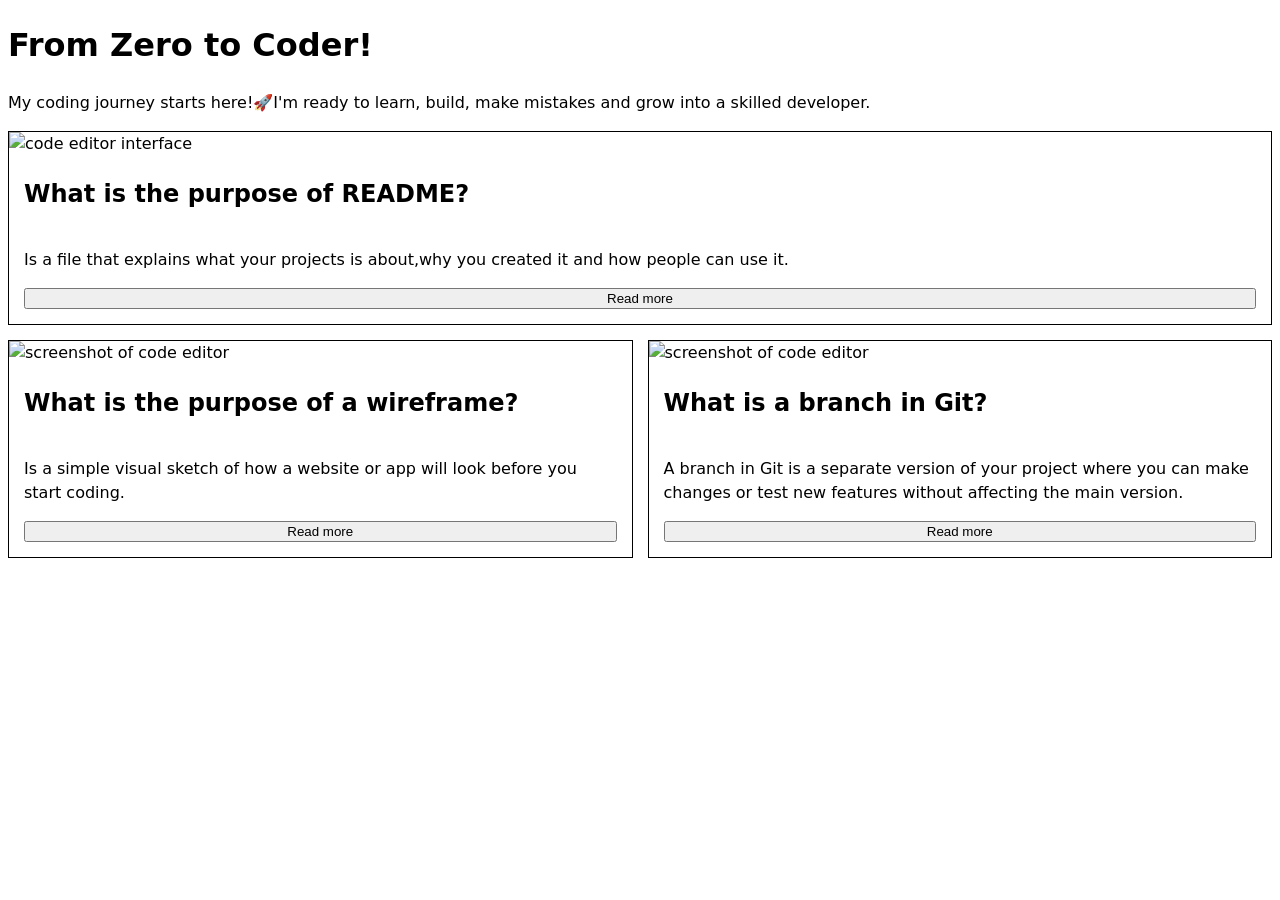
==== commit c6157918: "Merge 18106028f032e21f06a48d2969a5b7b1a26e8090 into 16d639067fb176fc610aa41281f9c39b9b5ce2da" ====
--- a/Wireframe/index.html
+++ b/Wireframe/index.html
@@ -1,81 +1,58 @@
-<!doctype html>
+<!DOCTYPE html>
 <html lang="en">
   <head>
     <meta charset="UTF-8" />
     <meta name="viewport" content="width=device-width, initial-scale=1.0" />
-    <meta
-      name="description"
-      content="A quick guide to README files, wireframes, and Git branches."
-    />
-    <title>Project essentials: README, wireframes, and Git branches</title>
+    <title>Wireframe</title>
     <link rel="stylesheet" href="style.css" />
   </head>
   <body>
-    <header class="page-header">
-      <h1>Project essentials</h1>
+    <header>
+      <h1>From Zero to Coder!</h1>
       <p>
-        Get to know three tools and concepts that help teams plan, explain, and
-        build software projects.
+       My coding journey starts here!🚀I'm ready to learn, build, make mistakes and grow into a skilled developer.
       </p>
     </header>
+    <main>
+      <article>
+        <img src="https://mintcdn.com/claude-code/-YhHHmtSxwr7W8gy/images/vs-code-extension-interface.jpg?fit=max&auto=format&n=-YhHHmtSxwr7W8gy&q=85&s=300652d5678c63905e6b0ea9e50835f8" alt="code editor interface" />
+        <h2>What is the purpose of README?</h2>
+        <p>
+          Is a file that explains what your projects is about,why you created it and how people can use it.
+        </p>
+        <button>Read more</button>
+      </article>
 
-    <main>
-      <section class="articles" aria-label="Project essentials articles">
-        <article class="featured-article">
-          <img src="placeholder.svg" alt="" />
-          <div class="article-content">
-            <h2>What is a README file?</h2>
-            <p>
-              A README is the introduction to a project. It explains what the
-              project does and gives people the information they need to
-              understand, use, or contribute to it.
-            </p>
-            <a
-              href="https://docs.github.com/en/repositories/managing-your-repositorys-settings-and-features/customizing-your-repository/about-readmes"
-            >
-              Learn more about README files
-            </a>
-          </div>
-        </article>
+     <article>
+        <img src="https://encrypted-tbn0.gstatic.com/images?q=tbn:ANd9GcT9BcT-jP9GTqGQ_ou3cWTS1_f-0HzuiVXS1RRykfJdsg&s=10" alt="screenshot of code editor">
+        <h2>
+          What is the purpose of a wireframe?
+        </h2>
+        <p>
+          Is a simple visual sketch of how a website or app will look before you start coding.
+        </p>
+        <button>Read more</button>
+      </article>
 
-        <article>
-          <img src="placeholder.svg" alt="" />
-          <div class="article-content">
-            <h2>What is a wireframe?</h2>
-            <p>
-              A wireframe is a simple visual plan for a page or app. It shows
-              where content and controls will go before the finished design is
-              built.
-            </p>
-            <a href="https://www.productplan.com/glossary/wireframe/">
-              Learn more about wireframes
-            </a>
-          </div>
-        </article>
+      <article>
+        <img src="https://encrypted-tbn0.gstatic.com/images?q=tbn:ANd9GcT9BcT-jP9GTqGQ_ou3cWTS1_f-0HzuiVXS1RRykfJdsg&s=10" alt="screenshot of code editor">
+        <h2>
+          What is a branch in Git?
+        </h2>
+        <p>
+       A branch in Git is a separate version of your project where you can make changes or test new features without affecting the main version.
+        </p>
+        <button>Read more</button>
+      </article>
 
-        <article>
-          <img src="placeholder.svg" alt="" />
-          <div class="article-content">
-            <h2>What is a branch in Git?</h2>
-            <p>
-              A branch is an independent line of development in a Git
-              repository. It lets you work on a change without changing the
-              project's main line of work.
-            </p>
-            <a
-              href="https://git-scm.com/book/en/v2/Git-Branching-Branches-in-a-Nutshell"
-            >
-              Learn more about Git branches
-            </a>
-          </div>
-        </article>
-      </section>
+
     </main>
-
     <footer>
       <p>
-        Clear project notes and thoughtful planning help everyone build better.
+        
       </p>
+      <div>
+        
     </footer>
   </body>
 </html>
--- a/Wireframe/style.css
+++ b/Wireframe/style.css
@@ -1,152 +1,90 @@
+/* Here are some starter styles
+You can edit these or replace them entirely 
+It's showing you a common way to organise CSS 
+And includes solutions to common problems 
+As well as useful links to learn more */
+
+/* ====== Design Palette ======
+ This is our "design palette".
+ It sets out the colours, fonts, styles etc to be used in this design 
+ At work, a designer will give these to you based on the corporate brand, but while you are learning
+ You can design it yourself if you like
+ Inspect the starter design with Devtools
+ Click on the colour swatches to see what is happening
+ I've put some useful CSS you won't have learned yet
+ For you to explore and play with if you are interested
+ https://web.dev/articles/min-max-clamp
+ https://scrimba.com/learn-css-variables-c026
+====== Design Palette ====== */
 :root {
-  color-scheme: light;
-  --paper: #f7f8fa;
-  --surface: #ffffff;
-  --ink: #172033;
-  --muted: #465267;
-  --accent: #174ea6;
-  --border: #cbd2dc;
-  --space: clamp(1rem, 2vw, 1.5rem);
-  --container: 80rem;
+  --paper: oklch(7 0 0);
+  --ink: color-mix(in oklab, var(--color) 5%, black);
+  --font: 100%/1.5 system-ui;
+  --space: clamp(6px, 6px + 2vw, 15px);
+  --line: 1px solid;
+  --container: 1280px;
+}
+/* ====== Base Elements ======
+ General rules for basic HTML elements in any context */
+body {
+  background: var(--paper);
+  color: var(--ink);
+  font: var(--font);
+}
+a {
+  padding: var(--space);
+  border: var(--line);
+  max-width: fit-content;
+}
+img,
+svg {
+  width: 100%;
+  object-fit: cover;
+}
+/* ====== Site Layout ====== 
+Setting the overall rules for page regions
+https://www.w3.org/WAI/tutorials/page-structure/regions/
+*/
+main {
+  max-width: var(--container);
+  margin: 0 auto calc(var(--space) * 4) auto;
+}
+footer {
+  position: fixed;
+  bottom: 0;
+  text-align: center;
+}
+/* ====== Articles Grid Layout ====
+Setting the rules for how articles are placed in the main element.
+Inspect this in Devtools and click the "grid" button in the Elements view
+Play with the options that come up.
+https://developer.chrome.com/docs/devtools/css/grid
+https://gridbyexample.com/learn/
+*/
+main {
+  display: grid;
+  grid-template-columns: 1fr 1fr;
+  gap: var(--space);
+  > *:first-child {
+    grid-column: span 2;
+  }
+}
+/* ====== Article Layout ====== 
+Setting the rules for how elements are placed in the article. 
+Now laying out just the INSIDE of the repeated card/article design.
+Keeping things orderly and separate is the key to good, simple CSS.
+*/
+article {
+  border: var(--line);
+  padding-bottom: var(--space);
+  text-align: left;
+  display: grid;
+  grid-template-columns: var(--space) 1fr var(--space);
+  > * {
+    grid-column: 2/3;
+  }
+   img {
+    grid-column: span 3;
+  }
 }
 
-* {
-  box-sizing: border-box;
-}
-
-body {
-  min-width: 20rem;
-  min-height: 100vh;
-  margin: 0;
-  padding: 0 1rem 6rem;
-  background: var(--paper);
-  color: var(--ink);
-  font: 100%/1.6 system-ui, sans-serif;
-}
-
-.page-header {
-  max-width: 46rem;
-  margin: 0 auto;
-  padding: clamp(2rem, 6vw, 4rem) 0;
-  text-align: center;
-}
-
-.page-header h1 {
-  margin: 0;
-  font-size: clamp(2rem, 5vw, 3rem);
-  line-height: 1.15;
-}
-
-.page-header p {
-  margin: 0.75rem 0 0;
-  color: var(--muted);
-  font-size: 1.125rem;
-}
-
-main {
-  max-width: var(--container);
-  margin: 0 auto;
-}
-
-.articles {
-  display: grid;
-  grid-template-columns: repeat(2, minmax(0, 1fr));
-  gap: var(--space);
-}
-
-article {
-  overflow: hidden;
-  border: 1px solid var(--border);
-  border-radius: 0.5rem;
-  background: var(--surface);
-}
-
-article:first-child {
-  grid-column: 1 / -1;
-}
-
-article img {
-  display: block;
-  width: 100%;
-  aspect-ratio: 16 / 9;
-  object-fit: cover;
-}
-
-.featured-article img {
-  aspect-ratio: 3 / 1;
-}
-
-.article-content {
-  padding: var(--space);
-}
-
-.article-content h2 {
-  margin: 0 0 0.5rem;
-  font-size: 1.375rem;
-  line-height: 1.3;
-}
-
-.article-content p {
-  margin: 0 0 1rem;
-  color: var(--muted);
-}
-
-.article-content a {
-  display: inline-block;
-  padding: 0.55rem 0.8rem;
-  border: 2px solid var(--accent);
-  border-radius: 0.25rem;
-  color: var(--accent);
-  font-weight: 650;
-  text-decoration: none;
-}
-
-.article-content a:hover {
-  background: var(--accent);
-  color: var(--surface);
-}
-
-.article-content a:focus-visible {
-  outline: 3px solid var(--ink);
-  outline-offset: 3px;
-}
-
-footer {
-  position: fixed;
-  z-index: 1;
-  right: 0;
-  bottom: 0;
-  left: 0;
-  padding: 0.75rem 1rem;
-  border-top: 1px solid var(--border);
-  background: var(--surface);
-  color: var(--muted);
-  text-align: center;
-}
-
-footer p {
-  margin: 0;
-}
-
-@media (max-width: 42rem) {
-  body {
-    padding-right: 0.75rem;
-    padding-left: 0.75rem;
-  }
-
-  .articles {
-    grid-template-columns: 1fr;
-  }
-
-  article:first-child {
-    grid-column: auto;
-  }
-
-  .featured-article img {
-    aspect-ratio: 16 / 9;
-  }
-
-  footer {
-    font-size: 0.875rem;
-  }
-}
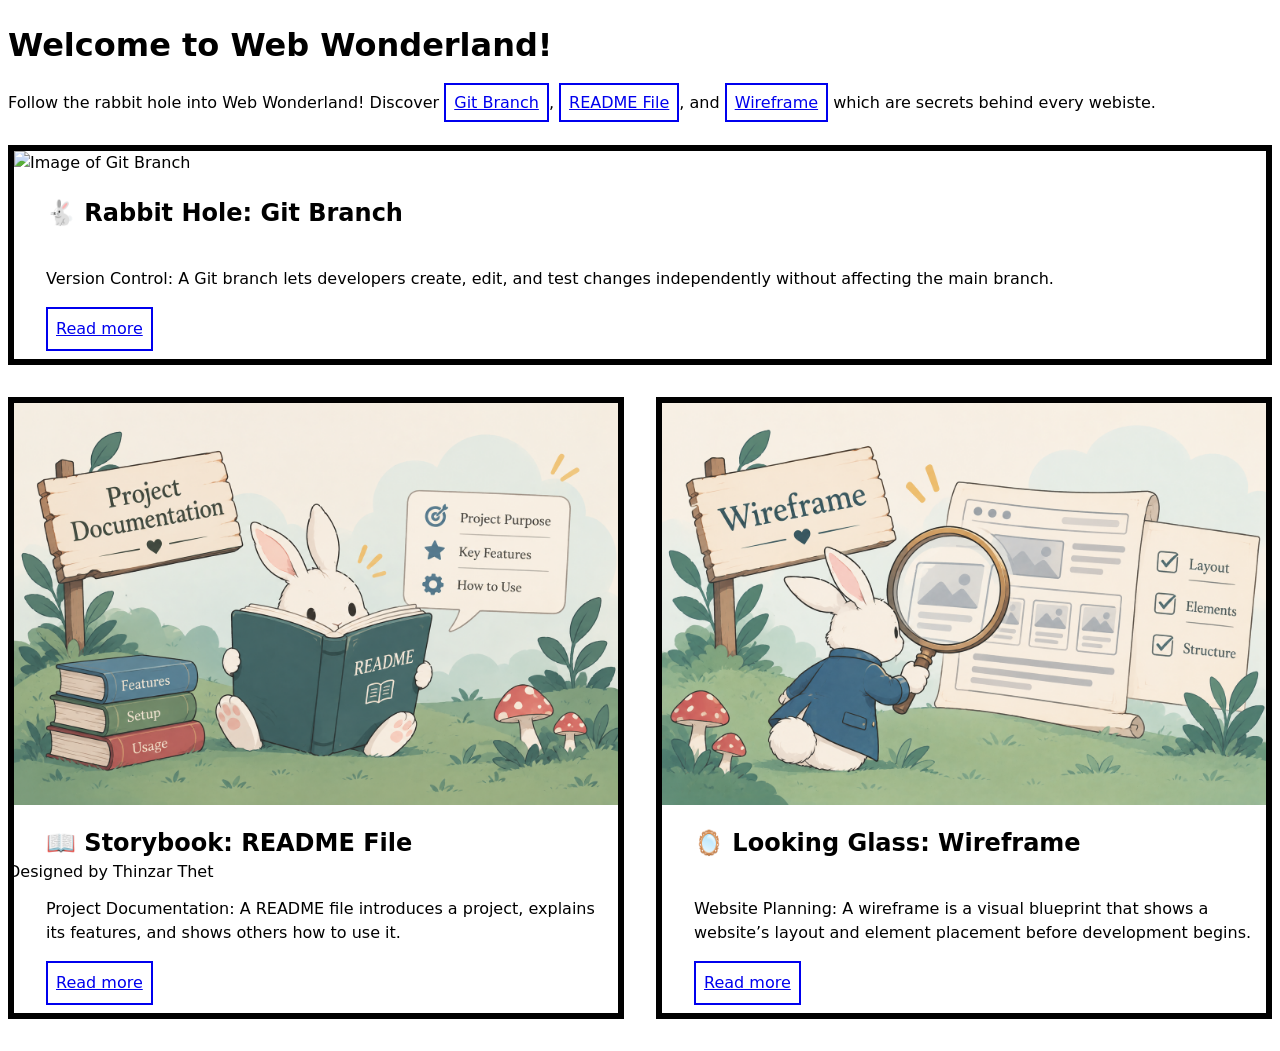
==== commit d1644254: "Update HTML, CSS and Images" ====
--- a/Wireframe/index.html
+++ b/Wireframe/index.html
@@ -8,51 +8,45 @@
   </head>
   <body>
     <header>
-      <h1>From Zero to Coder!</h1>
+      <h1>Welcome to Web Wonderland!</h1>
       <p>
-       My coding journey starts here!🚀I'm ready to learn, build, make mistakes and grow into a skilled developer.
+        Follow the rabbit hole into Web Wonderland! Discover <a href="#Git">Git Branch</a>, 
+        <a href="#Readme">README File</a>, and <a href="#Wireframe">Wireframe</a> 
+        which are secrets behind every webiste.
       </p>
     </header>
     <main>
-      <article>
-        <img src="https://mintcdn.com/claude-code/-YhHHmtSxwr7W8gy/images/vs-code-extension-interface.jpg?fit=max&auto=format&n=-YhHHmtSxwr7W8gy&q=85&s=300652d5678c63905e6b0ea9e50835f8" alt="code editor interface" />
-        <h2>What is the purpose of README?</h2>
+      <article id="Git">
+        <img src="Image1.png" alt="Image of Git Branch"/>
+        <h2>🐇 Rabbit Hole: Git Branch</h2>
         <p>
-          Is a file that explains what your projects is about,why you created it and how people can use it.
+          Version Control: A Git branch lets developers create, edit, and test changes independently without affecting 
+          the main branch.
         </p>
-        <button>Read more</button>
+        <a href="https://git-scm.com/book/en/v2/Git-Branching-Branches-in-a-Nutshell">Read more</a>
       </article>
-
-     <article>
-        <img src="https://encrypted-tbn0.gstatic.com/images?q=tbn:ANd9GcT9BcT-jP9GTqGQ_ou3cWTS1_f-0HzuiVXS1RRykfJdsg&s=10" alt="screenshot of code editor">
-        <h2>
-          What is the purpose of a wireframe?
-        </h2>
+      <article id="Readme">
+        <img src="Image2.png" alt="Image of Readme File"/>
+        <h2>📖 Storybook: README File</h2>
         <p>
-          Is a simple visual sketch of how a website or app will look before you start coding.
+          Project Documentation: A README file introduces a project, explains its features, and shows others how to use it.
         </p>
-        <button>Read more</button>
+        <a href="https://utrechtuniversity.github.io/workshop-computational-reproducibility/chapters/readme-files.html">Read more</a>
       </article>
-
-      <article>
-        <img src="https://encrypted-tbn0.gstatic.com/images?q=tbn:ANd9GcT9BcT-jP9GTqGQ_ou3cWTS1_f-0HzuiVXS1RRykfJdsg&s=10" alt="screenshot of code editor">
-        <h2>
-          What is a branch in Git?
-        </h2>
+      <article id="Wireframe">
+        <img src="Image3.png" alt="Image of Wireframe"/>
+        <h2>🪞 Looking Glass: Wireframe</h2>
         <p>
-       A branch in Git is a separate version of your project where you can make changes or test new features without affecting the main version.
+          Website Planning: A wireframe is a visual blueprint that shows a website’s layout 
+          and element placement before development begins.
         </p>
-        <button>Read more</button>
+        <a href="https://www.productplan.com/glossary/wireframe">Read more</a>
       </article>
-
-
     </main>
     <footer>
       <p>
-        
+        Designed by Thinzar Thet
       </p>
-      <div>
-        
     </footer>
   </body>
 </html>
--- a/Wireframe/style.css
+++ b/Wireframe/style.css
@@ -20,9 +20,10 @@
   --paper: oklch(7 0 0);
   --ink: color-mix(in oklab, var(--color) 5%, black);
   --font: 100%/1.5 system-ui;
-  --space: clamp(6px, 6px + 2vw, 15px);
-  --line: 1px solid;
+  --space: 8px;
+  --line: 6px solid;
   --container: 1280px;
+  --buttonline: 2px solid;
 }
 /* ====== Base Elements ======
  General rules for basic HTML elements in any context */
@@ -33,7 +34,7 @@
 }
 a {
   padding: var(--space);
-  border: var(--line);
+  border: var(--buttonline);
   max-width: fit-content;
 }
 img,
@@ -47,7 +48,7 @@
 */
 main {
   max-width: var(--container);
-  margin: 0 auto calc(var(--space) * 4) auto;
+  margin: 30px auto calc(var(--space) * 4) auto;
 }
 footer {
   position: fixed;
@@ -64,7 +65,7 @@
 main {
   display: grid;
   grid-template-columns: 1fr 1fr;
-  gap: var(--space);
+  gap: calc(var(--space) * 4);
   > *:first-child {
     grid-column: span 2;
   }
@@ -79,12 +80,11 @@
   padding-bottom: var(--space);
   text-align: left;
   display: grid;
-  grid-template-columns: var(--space) 1fr var(--space);
+  grid-template-columns: calc(var(--space) * 4) 1fr var(--space);
   > * {
     grid-column: 2/3;
   }
-   img {
+  > img {
     grid-column: span 3;
   }
 }
-
